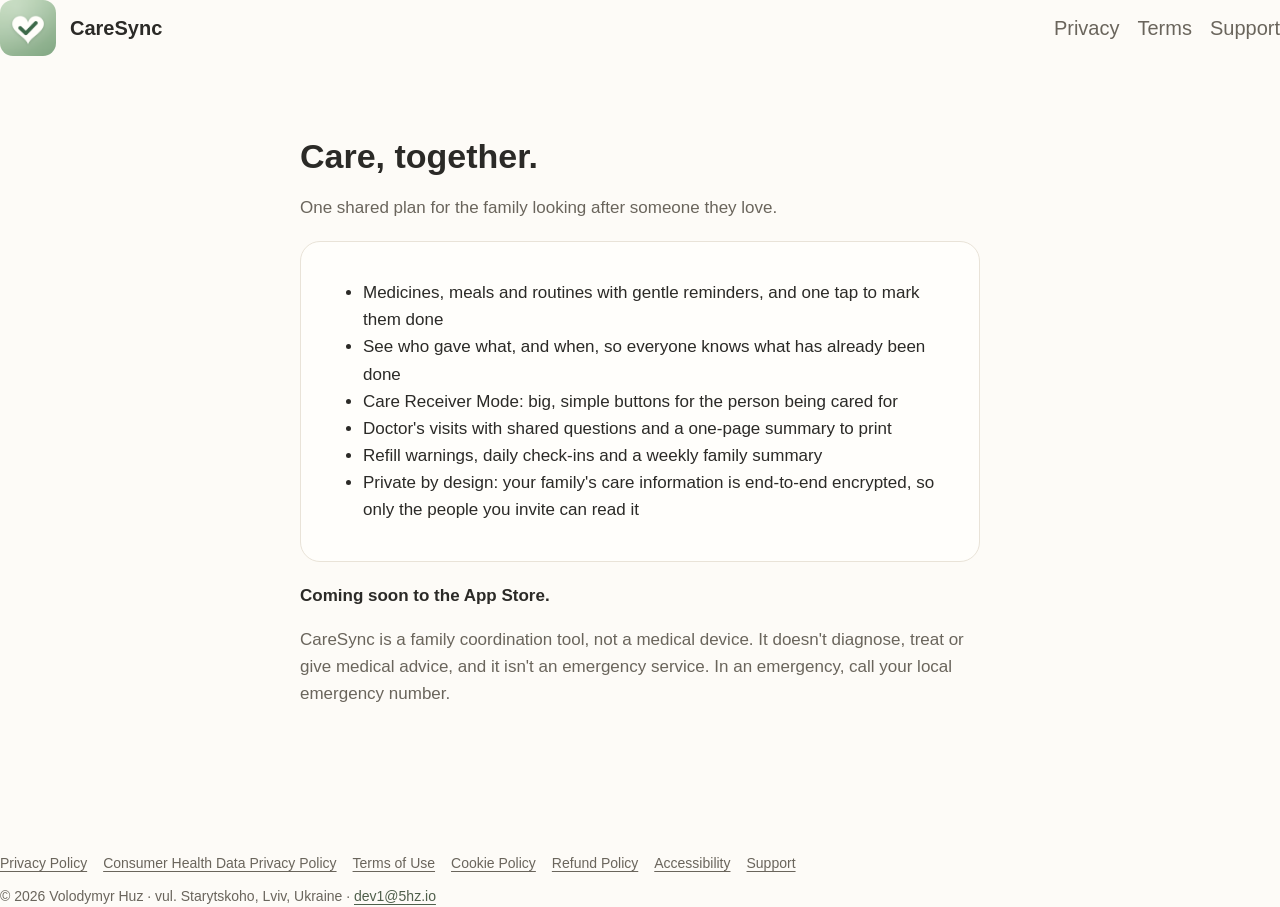
==== index.html @ ba542d91 "CareSync website and legal pages" ====
<!doctype html>
<html lang="en">
<head>
<meta charset="utf-8">
<meta name="viewport" content="width=device-width, initial-scale=1">
<title>CareSync</title>
<meta name="description" content="Care for someone you love, together. Medicines, appointments and check-ins, shared with your family.">
<link rel="stylesheet" href="style.css">
</head>
<body>
<a class="skip" href="#content">Skip to content</a>
<header>
  <img src="icon.png" alt="" width="56" height="56">
  <a href="index.html">CareSync</a>
  <nav aria-label="Main"><a href="privacy.html">Privacy</a><a href="terms.html">Terms</a><a href="support.html">Support</a></nav>
</header>
<main id="content">
<h1>Care, together.</h1>
<p class="muted">One shared plan for the family looking after someone they love.</p>

<div class="card">
  <ul>
    <li>Medicines, meals and routines with gentle reminders, and one tap to mark them done</li>
    <li>See who gave what, and when, so everyone knows what has already been done</li>
    <li>Care Receiver Mode: big, simple buttons for the person being cared for</li>
    <li>Doctor's visits with shared questions and a one-page summary to print</li>
    <li>Refill warnings, daily check-ins and a weekly family summary</li>
    <li>Private by design: your family's care information is end-to-end encrypted, so only the people you invite can read it</li>
  </ul>
</div>

<p><strong>Coming soon to the App Store.</strong></p>

<p class="muted">CareSync is a family coordination tool, not a medical device. It doesn't diagnose, treat or give
  medical advice, and it isn't an emergency service. In an emergency, call your local emergency number.</p>
</main>
<footer>
  <nav aria-label="Legal">
    <a href="privacy.html">Privacy Policy</a>
    <a href="health-data.html">Consumer Health Data Privacy Policy</a>
    <a href="terms.html">Terms of Use</a>
    <a href="cookies.html">Cookie Policy</a>
    <a href="refunds.html">Refund Policy</a>
    <a href="accessibility.html">Accessibility</a>
    <a href="support.html">Support</a>
  </nav>
  <p class="business">© 2026 Volodymyr Huz · vul. Starytskoho, Lviv, Ukraine ·
    <a href="mailto:dev1@5hz.io">dev1@5hz.io</a></p>
</footer>
</body>
</html>
---- style.css ----
:root {
  --canvas: #FDFBF7; --surface: #FFFEFB; --hairline: #E9E3D8;
  --ink: #2B2A27; --ink-secondary: #6A655C; --accent: #4F5F4B; --accent-wash: #EDF1EA;
  color-scheme: light dark;
}
@media (prefers-color-scheme: dark) {
  :root {
    --canvas: #1A1C1E; --surface: #24272A; --hairline: #33373B;
    --ink: #EEEAE3; --ink-secondary: #ABA59B; --accent: #A3B49F; --accent-wash: #263027;
  }
}
* { box-sizing: border-box; }
body {
  margin: 0; background: var(--canvas); color: var(--ink);
  font: 17px/1.6 ui-rounded, -apple-system, BlinkMacSystemFont, "Segoe UI", sans-serif;
}
main { max-width: 720px; margin: 0 auto; padding: 48px 20px 72px; }
header { display: flex; align-items: center; gap: 14px; margin-bottom: 32px; }
header img { width: 56px; height: 56px; border-radius: 13px; }
header a { color: inherit; text-decoration: none; font-weight: 600; font-size: 20px; }
nav { margin-left: auto; display: flex; gap: 18px; font-size: 15px; }
nav a { color: var(--ink-secondary); font-weight: 500; }
h1 { font-size: 34px; line-height: 1.2; margin: 0 0 8px; }
h2 { font-size: 21px; margin: 36px 0 8px; }
p, li { color: var(--ink); }
.muted { color: var(--ink-secondary); }
a { color: var(--accent); }
.card { background: var(--surface); border: 1px solid var(--hairline); border-radius: 20px; padding: 20px 22px; margin: 20px 0; }
.note { background: var(--accent-wash); border-radius: 16px; padding: 16px 20px; margin: 20px 0; }
table { width: 100%; border-collapse: collapse; font-size: 15px; }
th, td { text-align: left; padding: 10px 8px; border-bottom: 1px solid var(--hairline); vertical-align: top; }
footer { margin-top: 56px; font-size: 14px; color: var(--ink-secondary); }
@media (max-width: 520px) { h1 { font-size: 28px; } nav { gap: 12px; } table { font-size: 14px; } th, td { padding: 8px 4px; } }

/* Accessibility: a skip link for keyboard and screen-reader users, and a clearly visible focus ring everywhere. */
.skip { position: absolute; left: -9999px; top: 8px; background: var(--surface); color: var(--ink); padding: 10px 16px;
  border-radius: 10px; border: 2px solid var(--accent); z-index: 10; }
.skip:focus { left: 12px; }
a:focus-visible, button:focus-visible { outline: 3px solid var(--accent); outline-offset: 3px; border-radius: 4px; }
a { text-decoration-thickness: 1px; text-underline-offset: 3px; }
footer nav { margin: 0 0 10px; display: flex; flex-wrap: wrap; gap: 6px 16px; font-size: 14px; }
footer nav a { color: var(--ink-secondary); }
.business { font-size: 14px; color: var(--ink-secondary); margin: 0; }
.updated { font-size: 15px; }
@media (prefers-reduced-motion: reduce) { * { scroll-behavior: auto; } }
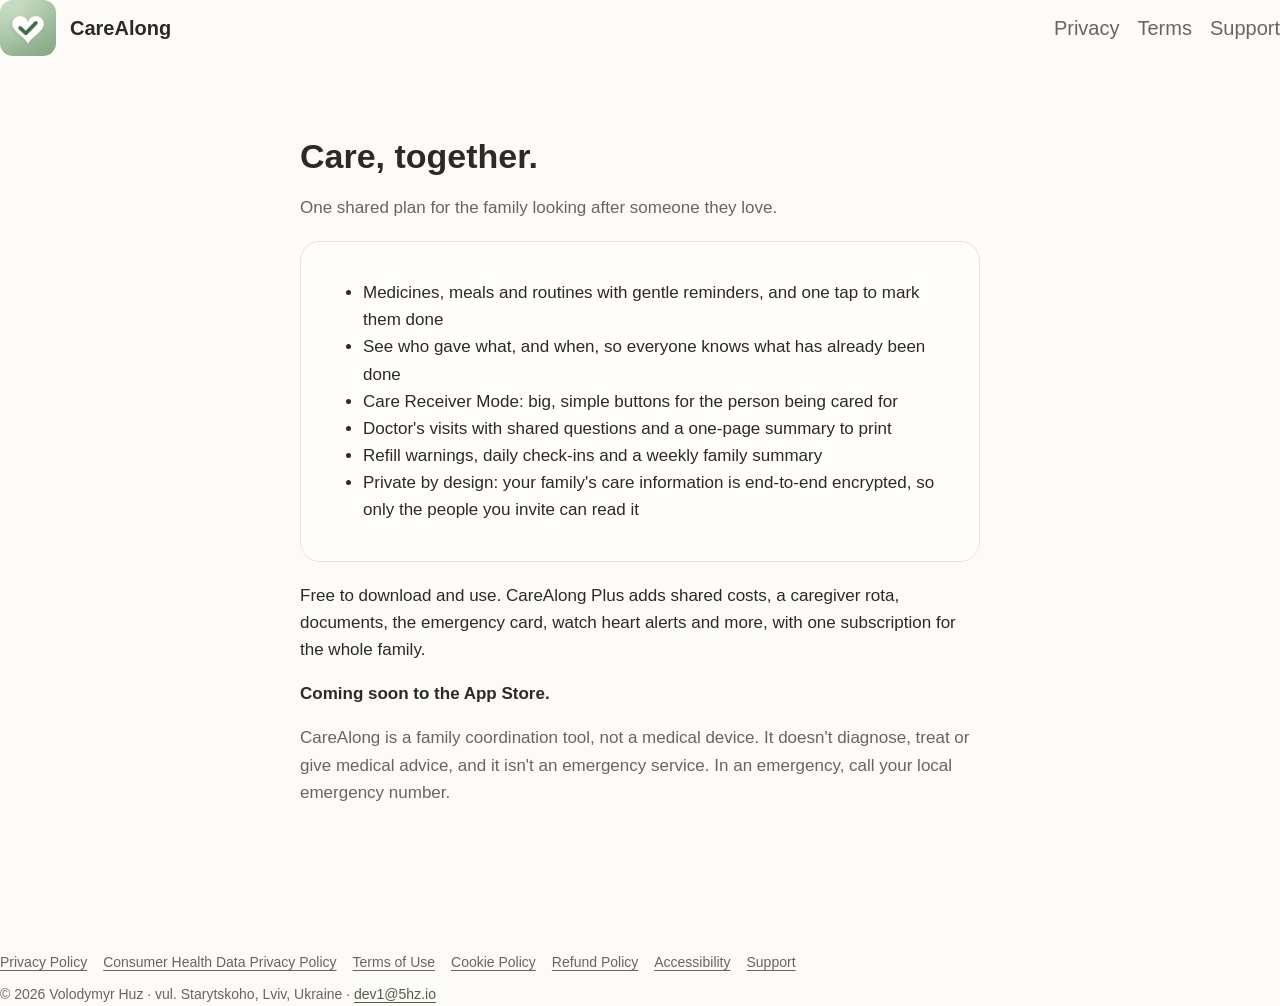
==== commit 9d68e85b: "Rename to CareAlong; Plus is a paid subscription with no free trial" ====
--- a/index.html
+++ b/index.html
@@ -3,7 +3,7 @@
 <head>
 <meta charset="utf-8">
 <meta name="viewport" content="width=device-width, initial-scale=1">
-<title>CareSync</title>
+<title>CareAlong</title>
 <meta name="description" content="Care for someone you love, together. Medicines, appointments and check-ins, shared with your family.">
 <link rel="stylesheet" href="style.css">
 </head>
@@ -11,7 +11,7 @@
 <a class="skip" href="#content">Skip to content</a>
 <header>
   <img src="icon.png" alt="" width="56" height="56">
-  <a href="index.html">CareSync</a>
+  <a href="index.html">CareAlong</a>
   <nav aria-label="Main"><a href="privacy.html">Privacy</a><a href="terms.html">Terms</a><a href="support.html">Support</a></nav>
 </header>
 <main id="content">
@@ -29,9 +29,12 @@
   </ul>
 </div>
 
+<p>Free to download and use. CareAlong Plus adds shared costs, a caregiver rota, documents, the emergency card,
+  watch heart alerts and more, with one subscription for the whole family.</p>
+
 <p><strong>Coming soon to the App Store.</strong></p>
 
-<p class="muted">CareSync is a family coordination tool, not a medical device. It doesn't diagnose, treat or give
+<p class="muted">CareAlong is a family coordination tool, not a medical device. It doesn't diagnose, treat or give
   medical advice, and it isn't an emergency service. In an emergency, call your local emergency number.</p>
 </main>
 <footer>
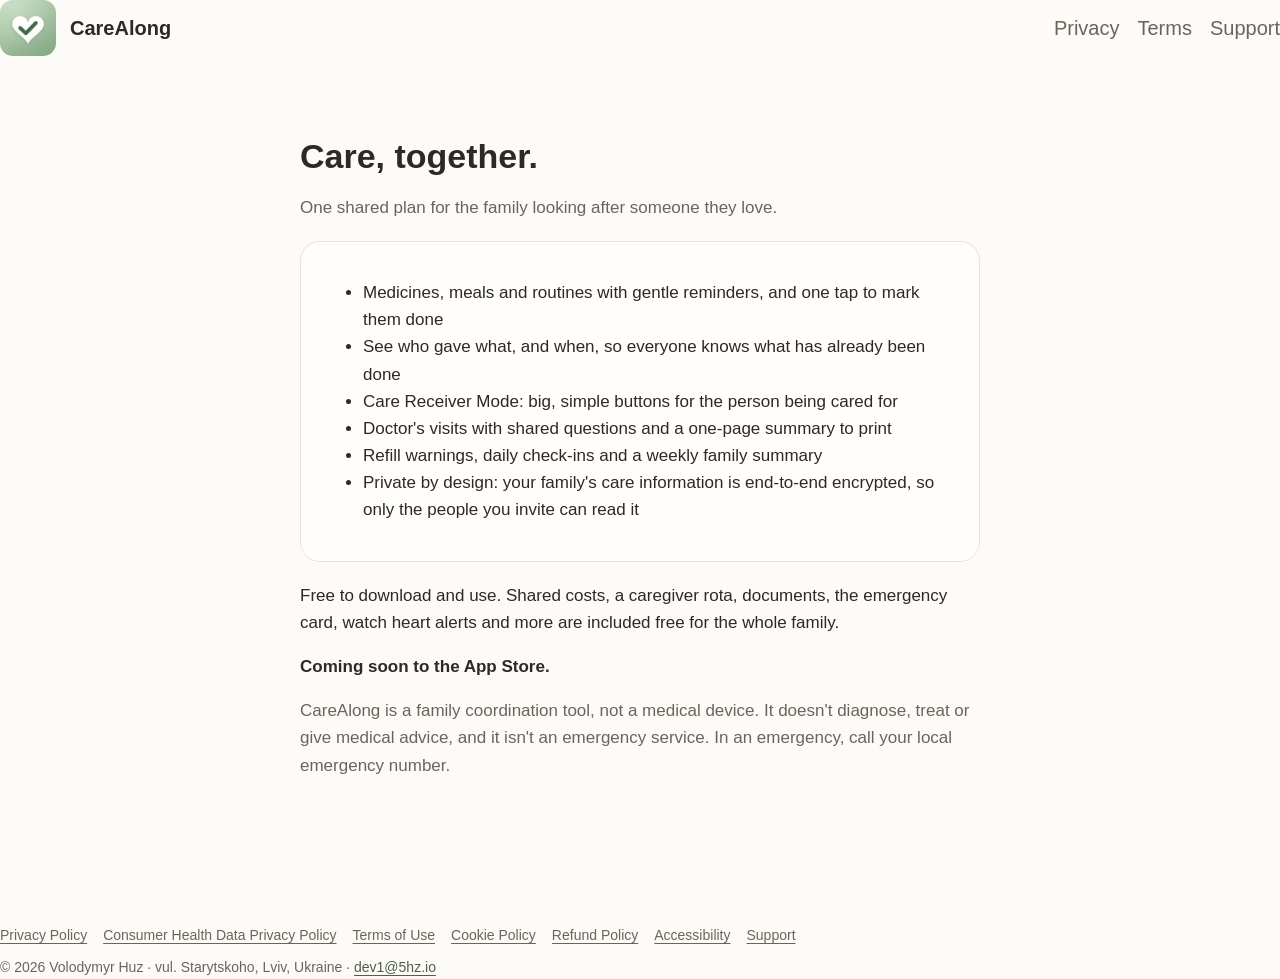
==== commit d094c227: "CareAlong is free: no subscription in 1.0, updated terms, privacy and refunds" ====
--- a/index.html
+++ b/index.html
@@ -29,8 +29,8 @@
   </ul>
 </div>
 
-<p>Free to download and use. CareAlong Plus adds shared costs, a caregiver rota, documents, the emergency card,
-  watch heart alerts and more, with one subscription for the whole family.</p>
+<p>Free to download and use. Shared costs, a caregiver rota, documents, the emergency card, watch heart alerts and
+  more are included free for the whole family.</p>
 
 <p><strong>Coming soon to the App Store.</strong></p>
 
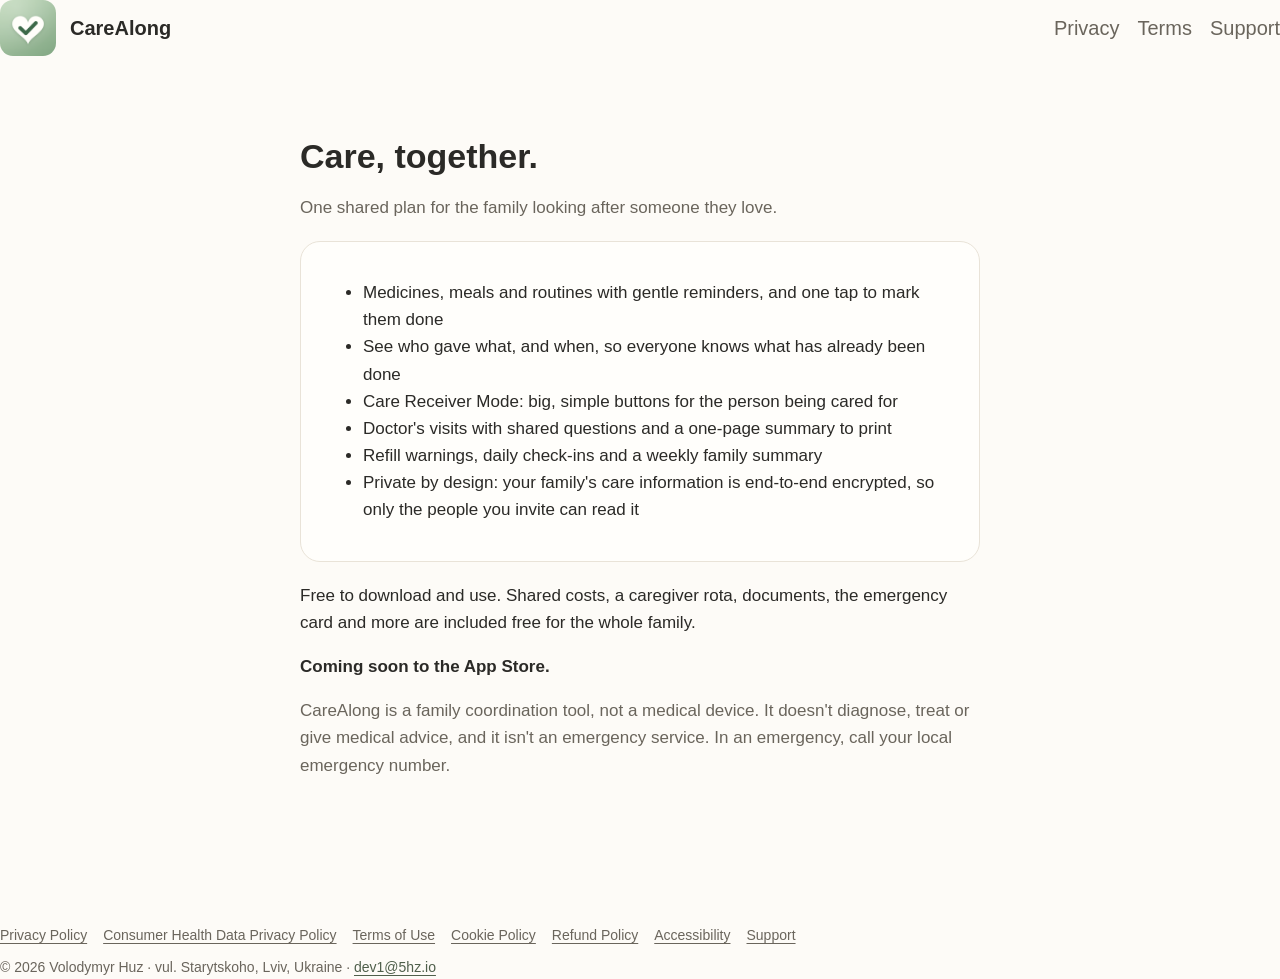
==== commit 98d57ac8: "1.0 doesn't read Apple Health: remove heart alerts from site and privacy pages" ====
--- a/index.html
+++ b/index.html
@@ -29,8 +29,8 @@
   </ul>
 </div>
 
-<p>Free to download and use. Shared costs, a caregiver rota, documents, the emergency card, watch heart alerts and
-  more are included free for the whole family.</p>
+<p>Free to download and use. Shared costs, a caregiver rota, documents, the emergency card and more are included
+  free for the whole family.</p>
 
 <p><strong>Coming soon to the App Store.</strong></p>
 
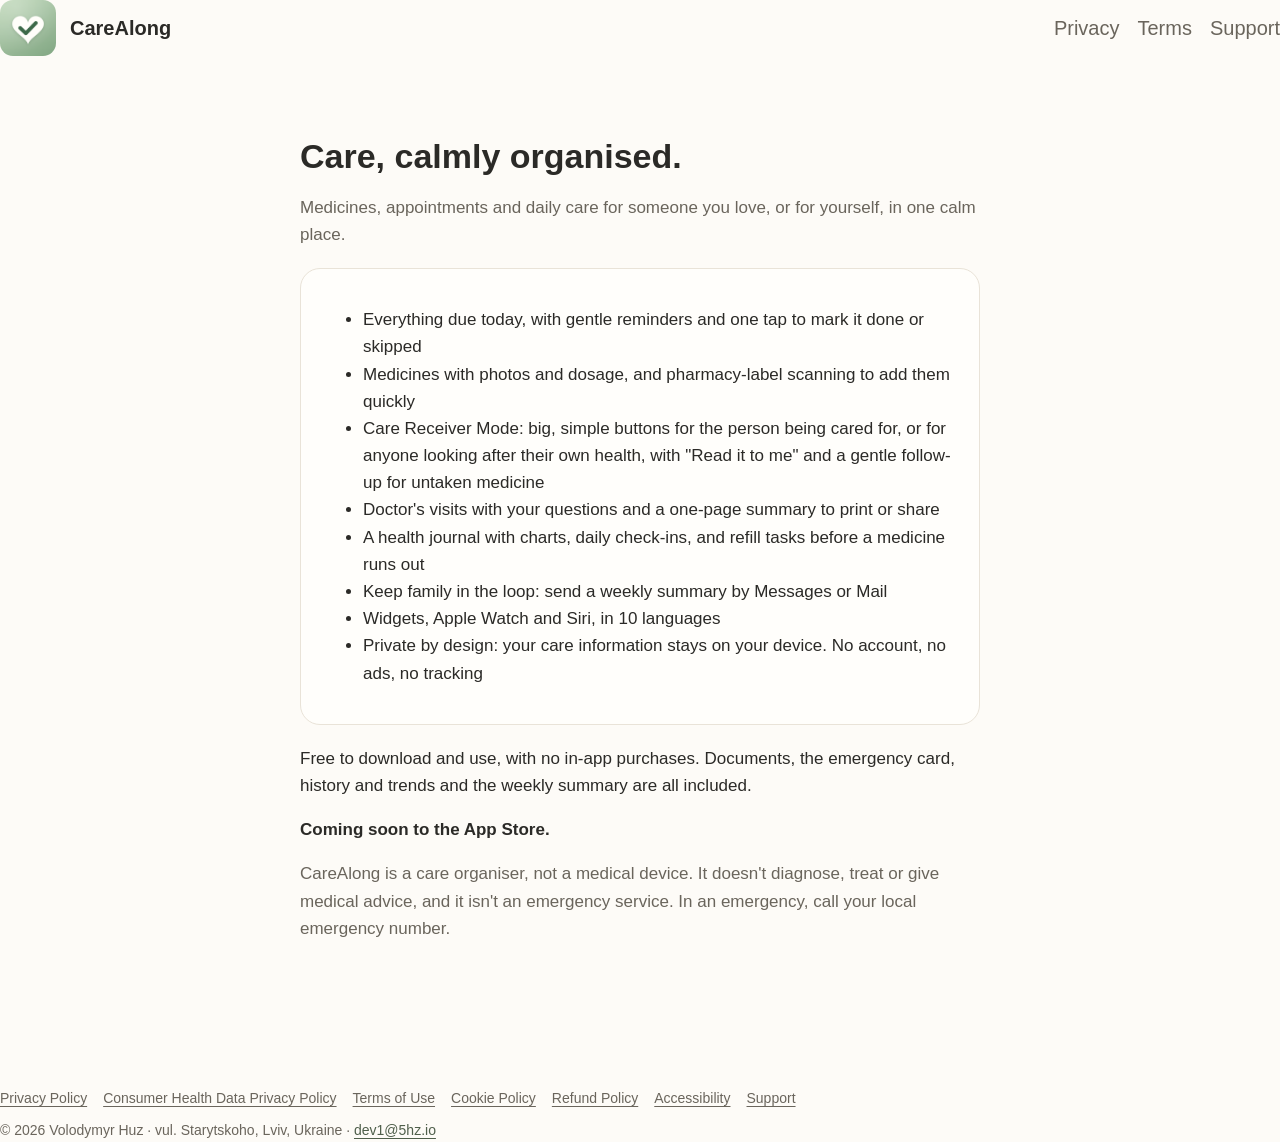
==== commit d5583fdf: "One-phone 1.0: privacy policy, terms and pages updated (effective 19 November 2026)" ====
--- a/index.html
+++ b/index.html
@@ -4,7 +4,7 @@
 <meta charset="utf-8">
 <meta name="viewport" content="width=device-width, initial-scale=1">
 <title>CareAlong</title>
-<meta name="description" content="Care for someone you love, together. Medicines, appointments and check-ins, shared with your family.">
+<meta name="description" content="A calm care organiser for medicines, appointments and daily care, with a weekly summary to keep family in the loop.">
 <link rel="stylesheet" href="style.css">
 </head>
 <body>
@@ -15,26 +15,29 @@
   <nav aria-label="Main"><a href="privacy.html">Privacy</a><a href="terms.html">Terms</a><a href="support.html">Support</a></nav>
 </header>
 <main id="content">
-<h1>Care, together.</h1>
-<p class="muted">One shared plan for the family looking after someone they love.</p>
+<h1>Care, calmly organised.</h1>
+<p class="muted">Medicines, appointments and daily care for someone you love, or for yourself, in one calm place.</p>
 
 <div class="card">
   <ul>
-    <li>Medicines, meals and routines with gentle reminders, and one tap to mark them done</li>
-    <li>See who gave what, and when, so everyone knows what has already been done</li>
-    <li>Care Receiver Mode: big, simple buttons for the person being cared for</li>
-    <li>Doctor's visits with shared questions and a one-page summary to print</li>
-    <li>Refill warnings, daily check-ins and a weekly family summary</li>
-    <li>Private by design: your family's care information is end-to-end encrypted, so only the people you invite can read it</li>
+    <li>Everything due today, with gentle reminders and one tap to mark it done or skipped</li>
+    <li>Medicines with photos and dosage, and pharmacy-label scanning to add them quickly</li>
+    <li>Care Receiver Mode: big, simple buttons for the person being cared for, or for anyone looking after their own
+      health, with "Read it to me" and a gentle follow-up for untaken medicine</li>
+    <li>Doctor's visits with your questions and a one-page summary to print or share</li>
+    <li>A health journal with charts, daily check-ins, and refill tasks before a medicine runs out</li>
+    <li>Keep family in the loop: send a weekly summary by Messages or Mail</li>
+    <li>Widgets, Apple Watch and Siri, in 10 languages</li>
+    <li>Private by design: your care information stays on your device. No account, no ads, no tracking</li>
   </ul>
 </div>
 
-<p>Free to download and use. Shared costs, a caregiver rota, documents, the emergency card and more are included
-  free for the whole family.</p>
+<p>Free to download and use, with no in-app purchases. Documents, the emergency card, history and trends and the
+  weekly summary are all included.</p>
 
 <p><strong>Coming soon to the App Store.</strong></p>
 
-<p class="muted">CareAlong is a family coordination tool, not a medical device. It doesn't diagnose, treat or give
+<p class="muted">CareAlong is a care organiser, not a medical device. It doesn't diagnose, treat or give
   medical advice, and it isn't an emergency service. In an emergency, call your local emergency number.</p>
 </main>
 <footer>
